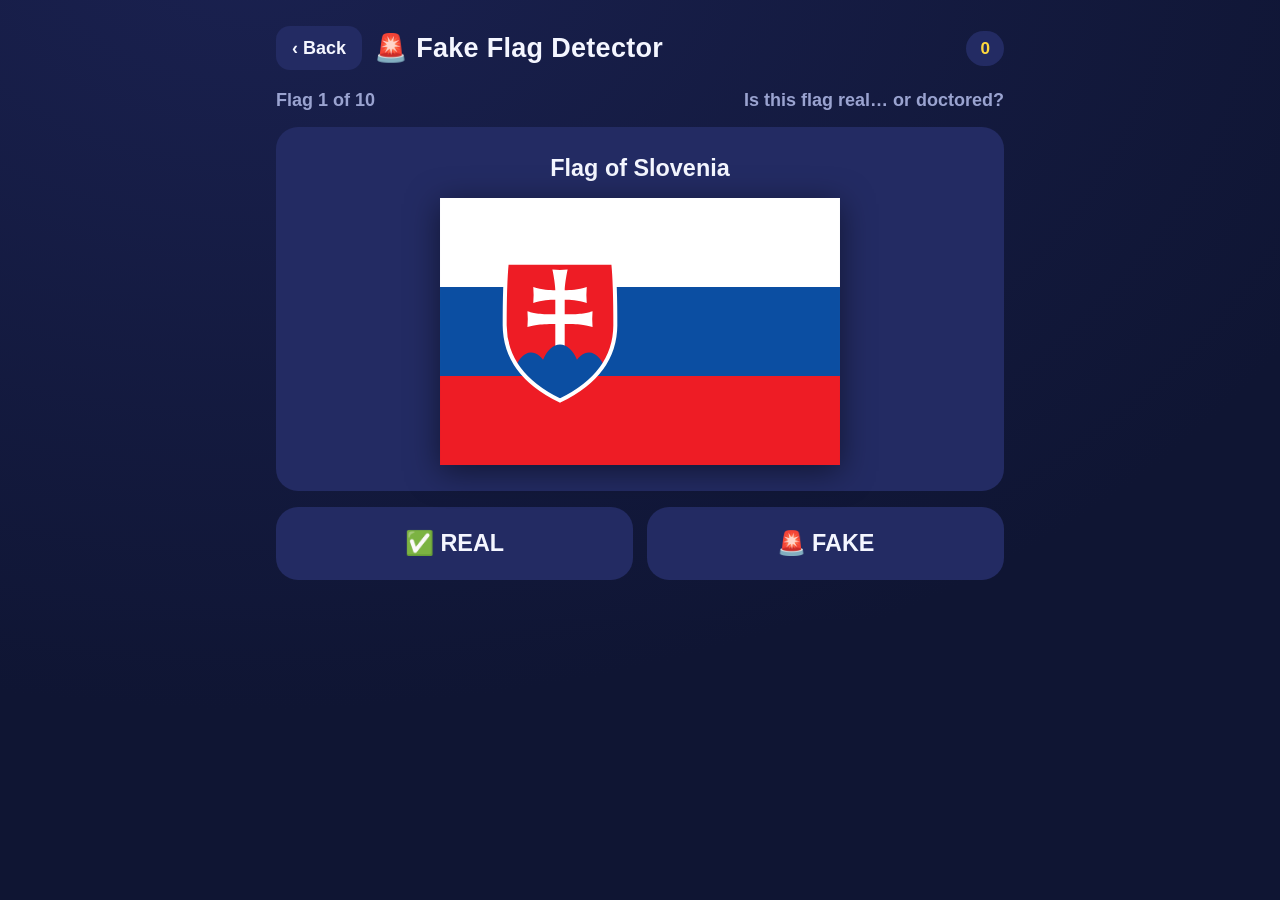
==== games/faked-flags/index.html @ dd0ff898 "Flag Lab: offline PWA of deep-lore flag games Modular launcher plus three games (Odd One Out, Fake F" ====
<!DOCTYPE html>
<html lang="en">
<head>
  <meta charset="UTF-8" />
  <meta name="viewport" content="width=device-width, initial-scale=1.0, viewport-fit=cover" />
  <title>Fake Flag Detector — Flag Lab</title>
  <meta name="theme-color" content="#0f1533" />
  <link rel="icon" href="../../icon.svg" type="image/svg+xml" />
  <link rel="stylesheet" href="../../css/style.css" />
</head>
<body class="g-fake">
  <div class="wrap">
    <header class="app">
      <a class="back" href="../../index.html">‹ Back</a>
      <h1>🚨 Fake Flag Detector</h1>
      <span class="pill" id="score-pill">0</span>
    </header>
    <div class="status-row">
      <span id="round-label"></span>
      <span>Is this flag real… or doctored?</span>
    </div>
    <main id="stage"></main>
  </div>
  <script>const ROOT = '../..';</script>
  <script src="../../js/common.js"></script>
  <script src="game.js"></script>
</body>
</html>
---- css/style.css ----
:root {
  --bg: #0f1533;
  --bg2: #1a2150;
  --card: #232b63;
  --card-hi: #2e3778;
  --text: #f4f6ff;
  --muted: #9aa3d0;
  --red: #ff6b6b;
  --teal: #3fd8c7;
  --yellow: #ffd93d;
  --green: #51e08a;
  --purple: #b28bff;
  --radius: 22px;
}

* { box-sizing: border-box; -webkit-tap-highlight-color: transparent; }

html, body {
  margin: 0;
  min-height: 100%;
  background: radial-gradient(1200px 800px at 20% -10%, var(--bg2), var(--bg));
  color: var(--text);
  font-family: ui-rounded, "SF Pro Rounded", -apple-system, "Segoe UI", Roboto, sans-serif;
  font-size: 18px;
  line-height: 1.35;
}

.wrap {
  max-width: 760px;
  margin: 0 auto;
  padding: 18px 16px 40px;
}

/* ---------- header ---------- */
header.app {
  display: flex;
  align-items: center;
  gap: 12px;
  padding: 8px 0 18px;
}
header.app h1 {
  font-size: 1.5rem;
  margin: 0;
  letter-spacing: 0.3px;
  flex: 1;
}
.back {
  text-decoration: none;
  color: var(--text);
  background: var(--card);
  border-radius: 14px;
  padding: 8px 14px;
  font-weight: 700;
  font-size: 1rem;
  border: 2px solid transparent;
}
.back:active { transform: scale(0.96); }
.pill {
  background: var(--card);
  border-radius: 999px;
  padding: 6px 14px;
  font-weight: 800;
  font-size: 0.95rem;
  color: var(--yellow);
  white-space: nowrap;
}

/* ---------- launcher tiles ---------- */
.tiles {
  display: grid;
  grid-template-columns: repeat(auto-fill, minmax(210px, 1fr));
  gap: 16px;
}
.tile {
  display: block;
  text-decoration: none;
  color: var(--text);
  background: var(--card);
  border-radius: var(--radius);
  padding: 20px 18px;
  border-top: 6px solid var(--tile-color, var(--teal));
  transition: transform 0.12s ease, background 0.12s ease;
}
.tile:hover { background: var(--card-hi); transform: translateY(-3px); }
.tile:active { transform: scale(0.97); }
.tile .emoji { font-size: 2.4rem; display: block; margin-bottom: 8px; }
.tile h2 { margin: 0 0 4px; font-size: 1.25rem; }
.tile p { margin: 0; color: var(--muted); font-size: 0.95rem; }
.tile .best { margin-top: 10px; font-size: 0.85rem; color: var(--yellow); font-weight: 700; }
.tile.soon { opacity: 0.45; pointer-events: none; }

/* ---------- game shared ---------- */
.prompt {
  font-size: 1.25rem;
  font-weight: 800;
  margin: 6px 0 18px;
  text-align: center;
  text-wrap: balance;
}

.choices { display: grid; grid-template-columns: 1fr 1fr; gap: 14px; }
@media (max-width: 480px) { .choices.text-only { grid-template-columns: 1fr; } }

.choice {
  background: var(--card);
  border: 3px solid transparent;
  border-radius: var(--radius);
  padding: 14px;
  color: var(--text);
  font: inherit;
  font-weight: 700;
  cursor: pointer;
  display: flex;
  flex-direction: column;
  align-items: center;
  gap: 10px;
  transition: transform 0.1s ease, border-color 0.1s ease;
}
.choice:hover { background: var(--card-hi); }
.choice:active { transform: scale(0.96); }
.choice img {
  width: 100%;
  max-width: 220px;
  aspect-ratio: 4 / 3;
  object-fit: contain;
  filter: drop-shadow(0 3px 8px rgba(0, 0, 0, 0.45));
}
.choice.correct { border-color: var(--green); background: #1d4d38; }
.choice.wrong { border-color: var(--red); background: #55283a; }
.choice:disabled { cursor: default; }
.choice:disabled:hover { background: var(--card); }
.choice.correct:disabled:hover { background: #1d4d38; }
.choice.wrong:disabled:hover { background: #55283a; }

.fact {
  background: var(--card);
  border-left: 6px solid var(--yellow);
  border-radius: 14px;
  padding: 12px 16px;
  margin: 18px 0 0;
  font-size: 1rem;
  color: var(--text);
  animation: rise 0.25s ease;
}
.fact.bad { border-left-color: var(--red); }
.fact b { color: var(--yellow); }

.big-btn {
  display: block;
  width: 100%;
  margin-top: 18px;
  background: var(--teal);
  color: #05221e;
  border: none;
  border-radius: var(--radius);
  padding: 16px;
  font: inherit;
  font-size: 1.2rem;
  font-weight: 900;
  cursor: pointer;
}
.big-btn:active { transform: scale(0.97); }
.big-btn.alt { background: var(--purple); color: #1d0f3d; }

.status-row {
  display: flex;
  justify-content: space-between;
  align-items: center;
  gap: 10px;
  margin-bottom: 14px;
  font-weight: 800;
  color: var(--muted);
}

.end-card {
  text-align: center;
  background: var(--card);
  border-radius: var(--radius);
  padding: 34px 20px;
  animation: rise 0.3s ease;
}
.end-card .big { font-size: 3rem; margin: 6px 0; }
.end-card .msg { color: var(--muted); margin-bottom: 8px; }
.end-card .record { color: var(--yellow); font-weight: 900; }

/* ---------- fake flag detector ---------- */
.flag-stage {
  background: var(--card);
  border-radius: var(--radius);
  padding: 26px 18px;
  display: flex;
  flex-direction: column;
  align-items: center;
  gap: 14px;
}
.flag-stage .country { font-size: 1.3rem; font-weight: 900; text-align: center; }
.flag-stage img {
  width: min(100%, 400px);
  aspect-ratio: 3 / 2;
  object-fit: contain;
  filter: drop-shadow(0 6px 16px rgba(0, 0, 0, 0.5));
}
.verdict-row { display: grid; grid-template-columns: 1fr 1fr; gap: 14px; margin-top: 16px; }
.verdict-row .choice { font-size: 1.3rem; padding: 18px; }

/* ---------- zoom game ---------- */
.zoom-window {
  width: min(100%, 420px);
  aspect-ratio: 4 / 3;
  margin: 0 auto 16px;
  border-radius: var(--radius);
  overflow: hidden;
  background: #000;
  border: 4px solid var(--card-hi);
  position: relative;
}
.zoom-window img {
  position: absolute;
  width: 100%;
  height: 100%;
  object-fit: cover;
  will-change: transform;
}
.zoom-meter {
  text-align: center;
  font-weight: 900;
  color: var(--yellow);
  margin-bottom: 12px;
  font-size: 1.05rem;
}

/* ---------- landscape lock ---------- */
/* Shown by CSS alone: portrait + touch device = "rotate your phone".
   Desktop windows (fine pointer) never see it. */
.rotate-overlay {
  display: none;
  position: fixed;
  inset: 0;
  z-index: 99;
  background: radial-gradient(1200px 800px at 20% -10%, var(--bg2), var(--bg));
  flex-direction: column;
  align-items: center;
  justify-content: center;
  gap: 14px;
  text-align: center;
  font-size: 1.4rem;
  font-weight: 900;
  padding: 30px;
}
.rotate-overlay .spin {
  font-size: 3.2rem;
  animation: turn 1.8s ease-in-out infinite;
}
@keyframes turn {
  0%, 25% { transform: rotate(0); }
  65%, 100% { transform: rotate(90deg); }
}
@media (orientation: portrait) and (pointer: coarse) {
  .rotate-overlay { display: flex; }
}

/* Short-and-wide phone screens (e.g. 915x412): side-by-side layouts */
@media (orientation: landscape) and (max-height: 560px) {
  html, body { font-size: 16px; }
  .wrap { max-width: 980px; padding: 8px 16px 20px; }
  header.app { padding: 2px 0 10px; }
  header.app h1 { font-size: 1.15rem; }
  .back { padding: 6px 12px; font-size: 0.9rem; }
  .status-row { margin-bottom: 8px; font-size: 0.9rem; }
  .prompt { font-size: 1.05rem; margin: 0 0 10px; }
  .fact { margin-top: 12px; font-size: 0.95rem; }
  .big-btn { margin-top: 12px; padding: 12px; font-size: 1.05rem; }
  .end-card { padding: 20px; }
  .end-card .big { font-size: 2rem; margin: 2px 0; }

  /* Odd One Out: all four options in one row */
  .g-odd .choices { grid-template-columns: repeat(4, 1fr); gap: 10px; }
  .g-odd .choices.text-only { grid-template-columns: 1fr 1fr; }
  .g-odd .choice { padding: 10px; font-size: 0.9rem; gap: 6px; }
  .g-odd .choice img { max-width: 150px; }

  /* Fake Flag Detector: flag on the left, verdict on the right */
  .g-fake #stage {
    display: grid;
    grid-template-columns: minmax(0, 1.15fr) minmax(0, 1fr);
    gap: 0 14px;
    align-items: start;
  }
  .g-fake #stage > .flag-stage:first-child { grid-column: 1; grid-row: 1 / span 8; }
  .g-fake #stage > .flag-stage:first-child img { width: min(100%, 360px); }
  .g-fake .verdict-row,
  .g-fake .fact,
  .g-fake .big-btn,
  .g-fake #stage > .flag-stage:not(:first-child) { grid-column: 2; }
  .g-fake .verdict-row { margin-top: 0; }
  .g-fake .verdict-row .choice { font-size: 1.1rem; padding: 14px; }
  .g-fake .flag-stage { padding: 16px 14px; gap: 8px; }
  .g-fake .flag-stage .country { font-size: 1.1rem; }
  .g-fake #stage > .flag-stage:not(:first-child) img { width: min(100%, 220px); }
  .g-fake .end-card { grid-column: 1 / -1; }

  /* Way Too Close: zoom window left, answers right */
  .g-zoom #stage {
    display: grid;
    grid-template-columns: minmax(0, 1fr) minmax(0, 1.1fr);
    gap: 0 14px;
    align-items: start;
  }
  .g-zoom .zoom-window {
    grid-column: 1;
    grid-row: 1;
    width: 100%;
    margin: 0 0 8px;
    aspect-ratio: auto;
    height: calc(100vh - 165px);
    min-height: 170px;
  }
  .g-zoom .zoom-meter { grid-column: 1; grid-row: 2; margin-bottom: 8px; }
  .g-zoom #stage .choices { grid-column: 2; grid-row: 1 / span 2; gap: 10px; }
  .g-zoom .choice { padding: 12px; font-size: 0.95rem; }
  .g-zoom .fact, .g-zoom .big-btn { grid-column: 2; }
  .g-zoom .end-card { grid-column: 1 / -1; }
}

@keyframes rise {
  from { opacity: 0; transform: translateY(10px); }
  to { opacity: 1; transform: none; }
}
@keyframes pop {
  0% { transform: scale(1); }
  40% { transform: scale(1.15); }
  100% { transform: scale(1); }
}
.pop { animation: pop 0.3s ease; }
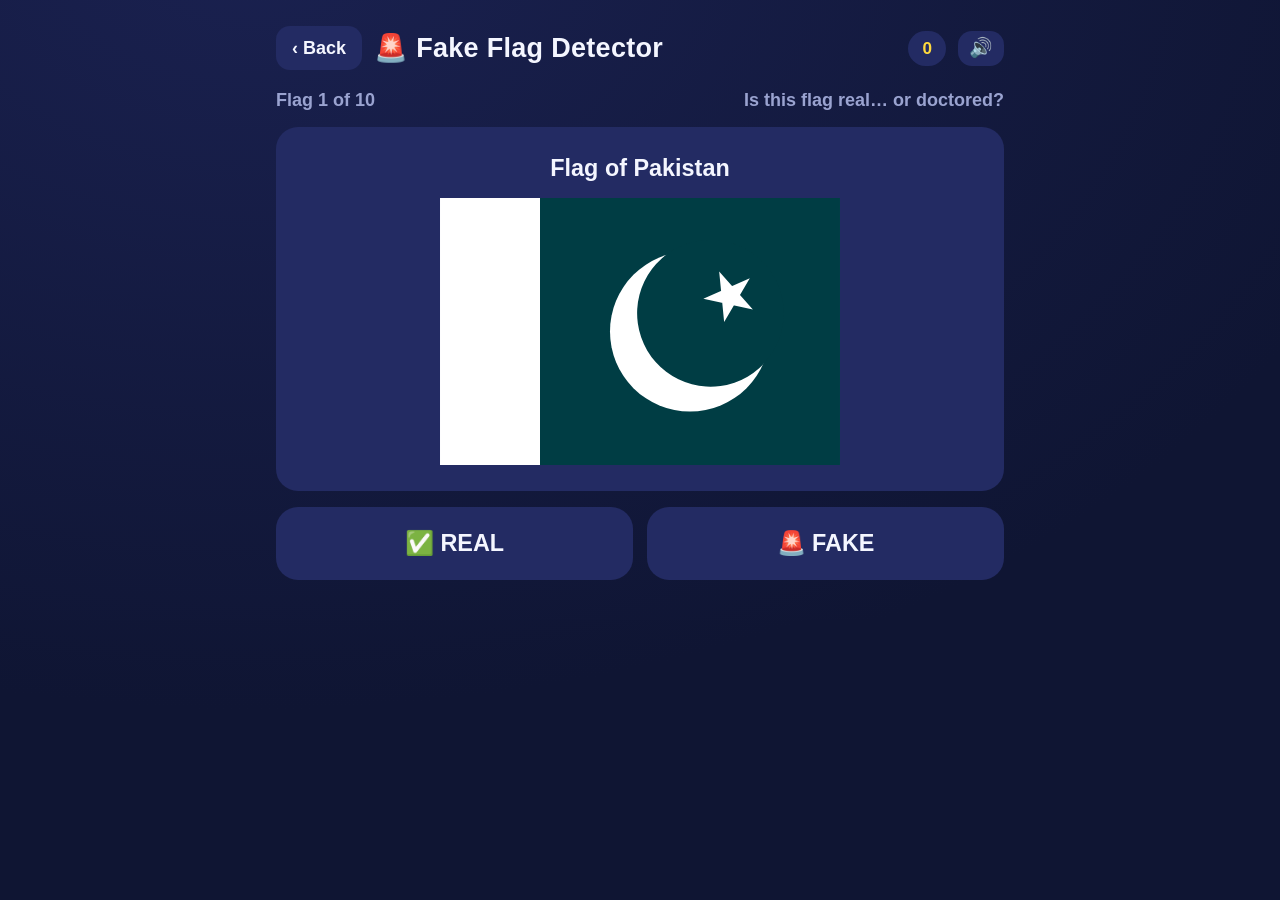
==== commit e23fb5f1: "Add Speed Sort game and synthesized music + sound effects Speed Sort: 45-second binary sorting acros" ====
--- a/games/faked-flags/index.html
+++ b/games/faked-flags/index.html
@@ -23,6 +23,7 @@
   </div>
   <script>const ROOT = '../..';</script>
   <script src="../../js/common.js"></script>
+  <script src="../../js/music.js"></script>
   <script src="game.js"></script>
 </body>
 </html>
--- a/css/style.css
+++ b/css/style.css
@@ -227,6 +227,160 @@
   color: var(--yellow);
   margin-bottom: 12px;
   font-size: 1.05rem;
+}
+
+/* ---------- music toggle ---------- */
+.music-btn {
+  background: var(--card);
+  border: none;
+  border-radius: 14px;
+  padding: 8px 11px;
+  font-size: 1.05rem;
+  cursor: pointer;
+  line-height: 1;
+}
+.music-btn:active { transform: scale(0.92); }
+
+/* ---------- speed sort ---------- */
+.timer-track {
+  height: 10px;
+  background: var(--card);
+  border-radius: 999px;
+  overflow: hidden;
+  margin-bottom: 12px;
+}
+.timer-fill {
+  height: 100%;
+  width: 100%;
+  background: linear-gradient(90deg, var(--teal), var(--yellow));
+  border-radius: 999px;
+}
+.sort-arena {
+  display: grid;
+  grid-template-columns: 1fr minmax(0, 1.3fr) 1fr;
+  gap: 12px;
+  align-items: stretch;
+}
+.bin {
+  background: var(--card);
+  border: 3px solid transparent;
+  border-radius: var(--radius);
+  color: var(--text);
+  font: inherit;
+  font-weight: 900;
+  font-size: 1.05rem;
+  padding: 12px;
+  cursor: pointer;
+  display: flex;
+  align-items: center;
+  justify-content: center;
+  text-align: center;
+  min-height: 180px;
+}
+.bin:hover { background: var(--card-hi); }
+.bin:active { transform: scale(0.96); }
+.bin.hit { border-color: var(--green); background: #1d4d38; }
+.bin.miss { border-color: var(--red); background: #55283a; }
+.sort-flag {
+  background: var(--card);
+  border-radius: var(--radius);
+  padding: 14px;
+  display: flex;
+  flex-direction: column;
+  align-items: center;
+  justify-content: center;
+  gap: 8px;
+}
+.sort-flag img {
+  width: 100%;
+  max-width: 280px;
+  aspect-ratio: 4 / 3;
+  object-fit: contain;
+  filter: drop-shadow(0 4px 10px rgba(0, 0, 0, 0.45));
+}
+.sort-name { font-weight: 900; text-align: center; }
+.sort-toast {
+  min-height: 30px;
+  text-align: center;
+  margin-top: 10px;
+  font-weight: 800;
+  color: var(--yellow);
+  opacity: 0;
+  transition: opacity 0.15s;
+}
+.sort-toast.show { opacity: 1; }
+
+/* ---------- flag forge ---------- */
+.forge-canvas {
+  background: var(--card);
+  border-radius: var(--radius);
+  padding: 14px;
+  max-width: 440px;
+  margin: 0 auto;
+}
+.forge-canvas svg {
+  display: block;
+  width: 100%;
+  border-radius: 10px;
+  filter: drop-shadow(0 4px 10px rgba(0, 0, 0, 0.45));
+}
+.forge-canvas [data-region] { cursor: pointer; }
+.forge-canvas.small { padding: 8px; max-width: none; margin: 0; }
+
+.forge-tools { margin-top: 14px; }
+.tool-row {
+  display: flex;
+  flex-wrap: wrap;
+  gap: 8px;
+  justify-content: center;
+  margin-bottom: 10px;
+}
+.tool-btn {
+  background: var(--card);
+  border: 3px solid transparent;
+  border-radius: 14px;
+  color: var(--text);
+  font: inherit;
+  font-weight: 800;
+  font-size: 0.95rem;
+  padding: 8px 12px;
+  cursor: pointer;
+}
+.tool-btn:active { transform: scale(0.94); }
+.tool-btn.active { border-color: var(--yellow); background: var(--card-hi); }
+.swatch {
+  width: 38px;
+  height: 38px;
+  border-radius: 12px;
+  border: 3px solid rgba(255, 255, 255, 0.25);
+  cursor: pointer;
+  padding: 0;
+}
+.swatch:active { transform: scale(0.92); }
+.swatch.active { border-color: var(--yellow); transform: scale(1.12); }
+
+.compare {
+  display: grid;
+  grid-template-columns: 1fr 1fr;
+  gap: 12px;
+  align-items: start;
+}
+.compare-cell {
+  background: var(--card);
+  border-radius: var(--radius);
+  padding: 10px;
+  text-align: center;
+}
+.compare-cell img {
+  width: 100%;
+  aspect-ratio: 3 / 2;
+  object-fit: contain;
+}
+.compare-label {
+  font-weight: 900;
+  color: var(--muted);
+  font-size: 0.9rem;
+  margin-bottom: 6px;
 }
 
 /* ---------- landscape lock ---------- */
@@ -320,6 +474,46 @@
   .g-zoom .choice { padding: 12px; font-size: 0.95rem; }
   .g-zoom .fact, .g-zoom .big-btn { grid-column: 2; }
   .g-zoom .end-card { grid-column: 1 / -1; }
+
+  /* Speed Sort: tighter center flag so bins stay huge */
+  .g-sort .sort-flag { padding: 10px; }
+  .g-sort .sort-flag img { max-width: 220px; }
+  .g-sort .bin { min-height: 200px; font-size: 1.1rem; }
+  .g-sort .timer-track { margin-bottom: 8px; }
+
+  /* Time Machine: flag left, questions right */
+  .g-time #stage {
+    display: grid;
+    grid-template-columns: minmax(0, 1.15fr) minmax(0, 1fr);
+    gap: 0 14px;
+    align-items: start;
+  }
+  .g-time #stage > .flag-stage { grid-column: 1; grid-row: 1 / span 8; }
+  .g-time #stage > .flag-stage img { width: min(100%, 360px); }
+  .g-time .flag-stage { padding: 16px 14px; gap: 8px; }
+  .g-time .flag-stage .country { font-size: 1.1rem; }
+  .g-time .prompt, .g-time .choices, .g-time .fact, .g-time #stage > .big-btn { grid-column: 2; }
+  .g-time .prompt { text-align: left; margin: 0 0 10px; }
+  .g-time .choices.quiz { grid-template-columns: 1fr 1fr; gap: 10px; }
+  .g-time .choices.quiz .choice { padding: 12px; font-size: 0.95rem; }
+  .g-time .end-card { grid-column: 1 / -1; }
+
+  /* Flag Forge: canvas left, toolbox right */
+  .g-forge .prompt { margin-bottom: 8px; }
+  .g-forge #stage {
+    display: grid;
+    grid-template-columns: minmax(0, 1fr) minmax(0, 1.1fr);
+    gap: 0 14px;
+    align-items: start;
+  }
+  .g-forge .prompt { grid-column: 1 / -1; }
+  .g-forge .forge-canvas { grid-column: 1; grid-row: 2; max-width: none; margin: 0; }
+  .g-forge .forge-tools { grid-column: 2; grid-row: 2 / span 2; margin-top: 0; }
+  .g-forge #stage > .big-btn { grid-column: 1; grid-row: 3; }
+  .g-forge .tool-row { justify-content: flex-start; }
+  .g-forge .compare { grid-column: 1; grid-row: 2; }
+  .g-forge .fact { grid-column: 2; grid-row: 2; margin-top: 0; }
+  .g-forge .end-card { grid-column: 1 / -1; }
 }
 
 @keyframes rise {
